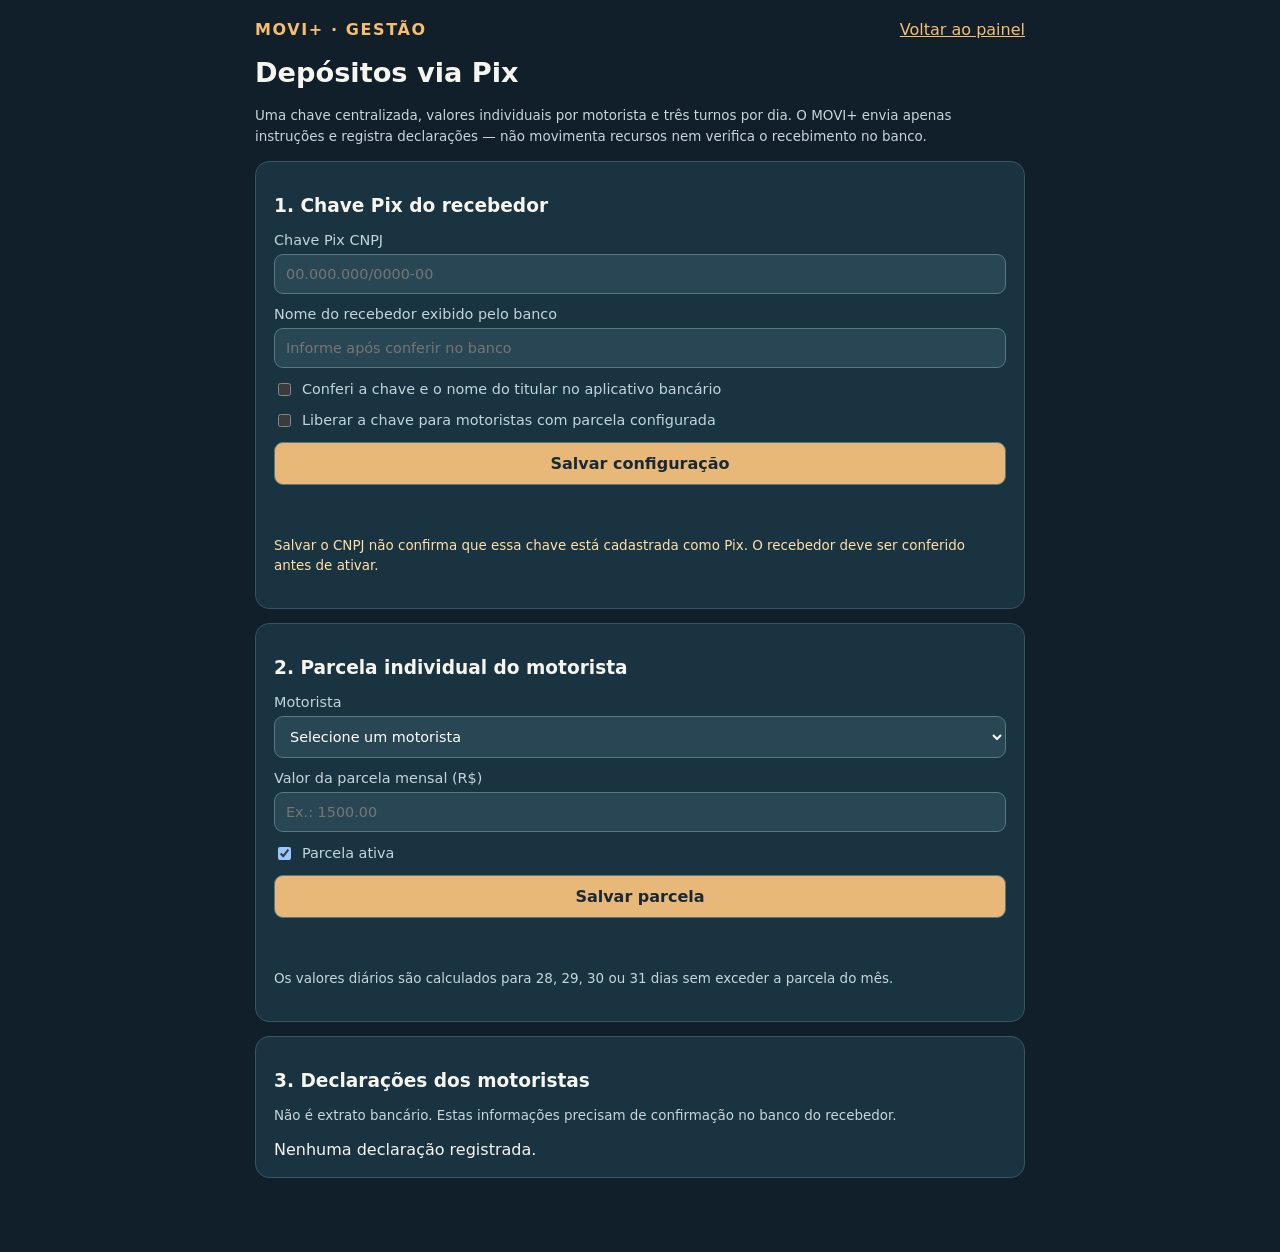
==== static/movi-pix-admin-v1.html @ ffd849dc "feat: admin Pix CNPJ recipient setup and driver three-turn copy/declaration UI" ====
<!doctype html><html lang="pt-BR"><head><meta charset="utf-8"><meta name="viewport" content="width=device-width,initial-scale=1">
<title>Gestão Pix · MOVI+</title><style>
:root{font-family:system-ui,Segoe UI,sans-serif;background:#101f29;color:#f7f6ee;color-scheme:dark}
*{box-sizing:border-box}body{margin:0;padding:20px 14px 60px}main{max-width:770px;margin:auto}
h1{font-size:1.7rem}h2{font-size:1.16rem}a{color:#f6be71}.brand{font-weight:850;color:#f6be71;letter-spacing:.1em}
section{background:#1a3341;border:1px solid #395463;padding:18px;border-radius:14px;margin:14px 0}
label{display:grid;gap:6px;margin:12px 0;color:#c3d4da;font-size:.9rem}
input,select,button{font:inherit;border-radius:9px;padding:11px;background:#294655;color:#fff;border:1px solid #5a7782;max-width:100%;width:100%}
button{cursor:pointer;background:#e8b879;color:#192935;font-weight:700}button:focus-visible,input:focus-visible,select:focus-visible{outline:3px solid #ffdb93}
.note{font-size:.84rem;color:#c7d6da;line-height:1.5}.warning{color:#ffe0aa}.checkbox{display:flex;align-items:center;gap:8px}.checkbox input{width:auto}
.status{min-height:1.5rem;font-size:.86rem}header{display:flex;justify-content:space-between;align-items:center;gap:12px}
hr{border:0;border-top:1px solid #44606c;margin:20px 0}
</style><script src="/assets/movi-pix-admin-v1.js" defer></script></head>
<body><main><header><span class="brand">MOVI+ · GESTÃO</span><a href="/">Voltar ao painel</a></header>
<h1>Depósitos via Pix</h1><p class="note">Uma chave centralizada, valores individuais por motorista e três turnos por dia. O MOVI+ envia apenas instruções e registra declarações — não movimenta recursos nem verifica o recebimento no banco.</p>
<section><h2>1. Chave Pix do recebedor</h2><form id="receiver-form">
<label>Chave Pix CNPJ <input name="key" inputmode="numeric" placeholder="00.000.000/0000-00" maxlength="18" required></label>
<label>Nome do recebedor exibido pelo banco <input name="recipient_name" maxlength="120" placeholder="Informe após conferir no banco"></label>
<label class="checkbox"><input name="bank_verified" type="checkbox"> Conferi a chave e o nome do titular no aplicativo bancário</label>
<label class="checkbox"><input name="enabled" type="checkbox"> Liberar a chave para motoristas com parcela configurada</label>
<button type="submit">Salvar configuração</button></form><p class="status" id="receiver-status" role="status"></p>
<p class="note warning">Salvar o CNPJ não confirma que essa chave está cadastrada como Pix. O recebedor deve ser conferido antes de ativar.</p></section>
<section><h2>2. Parcela individual do motorista</h2><form id="driver-form">
<label>Motorista <select name="uid" id="driver-select" required><option value="">Selecione um motorista</option></select></label>
<label>Valor da parcela mensal (R$) <input name="monthly_amount" type="number" step=".01" min=".01" required placeholder="Ex.: 1500.00"></label>
<label class="checkbox"><input name="active" type="checkbox" checked> Parcela ativa</label>
<button type="submit">Salvar parcela</button></form><p class="status" id="driver-status" role="status"></p><p class="note">Os valores diários são calculados para 28, 29, 30 ou 31 dias sem exceder a parcela do mês.</p></section>
<section><h2>3. Declarações dos motoristas</h2><p class="note">Não é extrato bancário. Estas informações precisam de confirmação no banco do recebedor.</p><div id="declared-list">Nenhuma declaração registrada.</div></section>
</main></body></html>
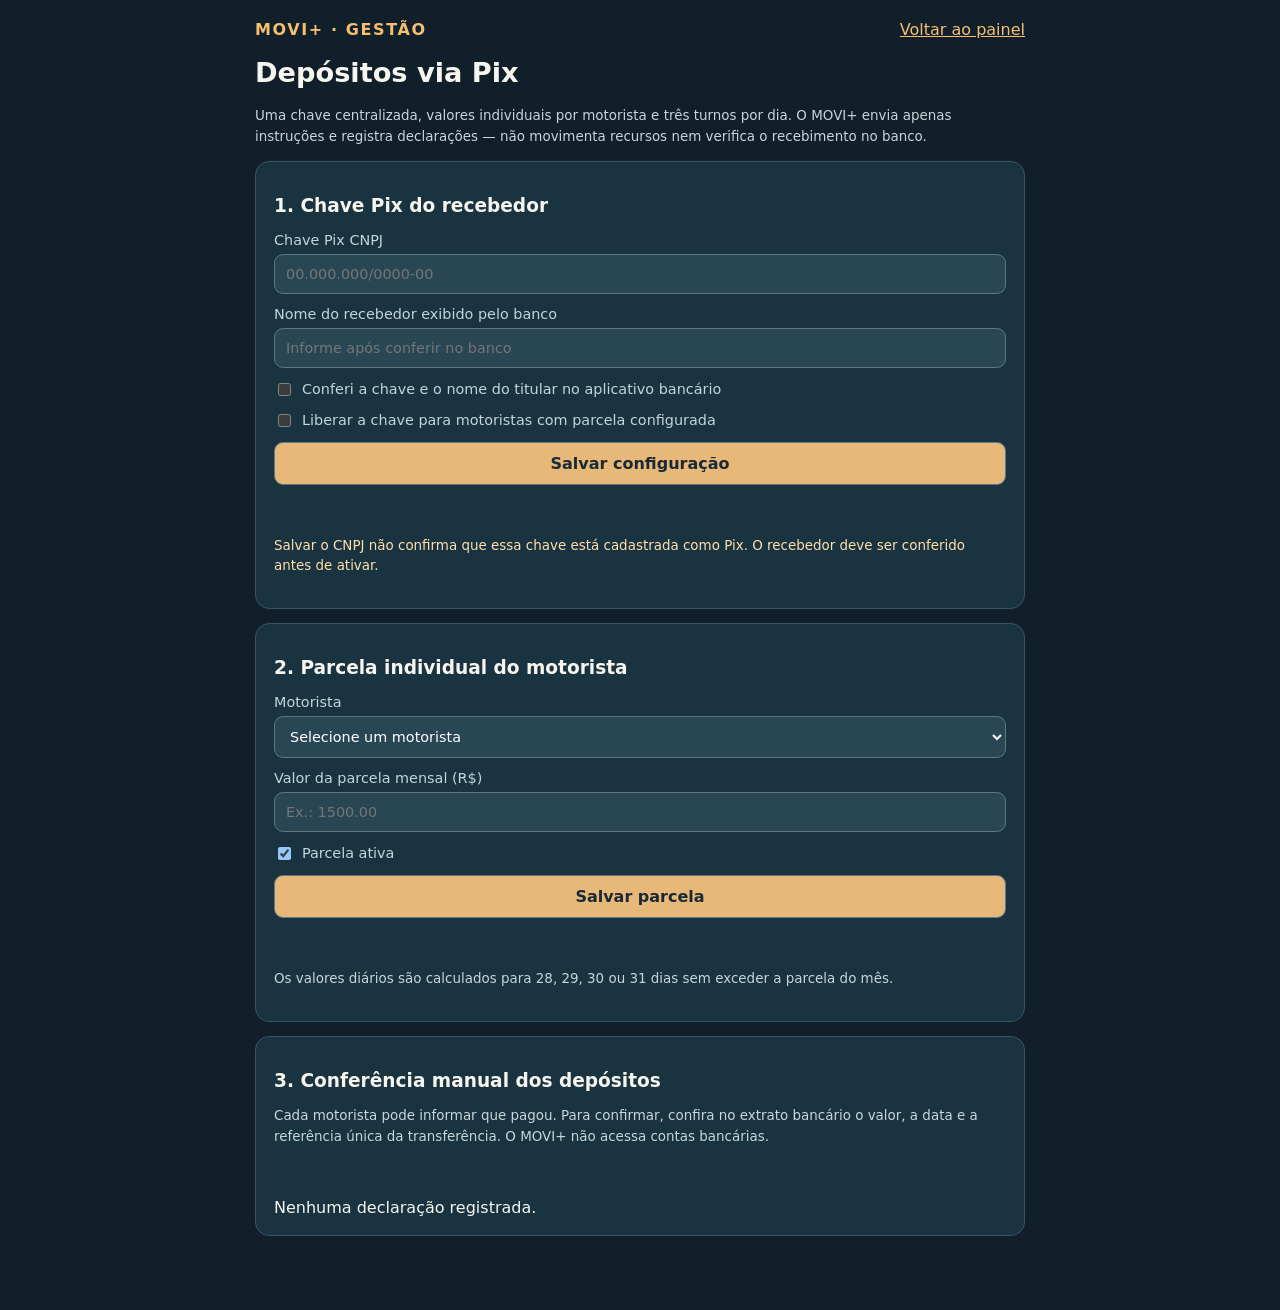
==== commit 50fc66da: "ui: distinguish pending, confirmed manually and divergent deposits" ====
--- a/static/movi-pix-admin-v1.html
+++ b/static/movi-pix-admin-v1.html
@@ -25,5 +25,5 @@
 <label>Valor da parcela mensal (R$) <input name="monthly_amount" type="number" step=".01" min=".01" required placeholder="Ex.: 1500.00"></label>
 <label class="checkbox"><input name="active" type="checkbox" checked> Parcela ativa</label>
 <button type="submit">Salvar parcela</button></form><p class="status" id="driver-status" role="status"></p><p class="note">Os valores diários são calculados para 28, 29, 30 ou 31 dias sem exceder a parcela do mês.</p></section>
-<section><h2>3. Declarações dos motoristas</h2><p class="note">Não é extrato bancário. Estas informações precisam de confirmação no banco do recebedor.</p><div id="declared-list">Nenhuma declaração registrada.</div></section>
+<section><h2>3. Conferência manual dos depósitos</h2><p class="note">Cada motorista pode informar que pagou. Para confirmar, confira no extrato bancário o valor, a data e a referência única da transferência. O MOVI+ não acessa contas bancárias.</p><p class="status" id="review-status" role="status"></p><div id="declared-list">Nenhuma declaração registrada.</div></section>
 </main></body></html>
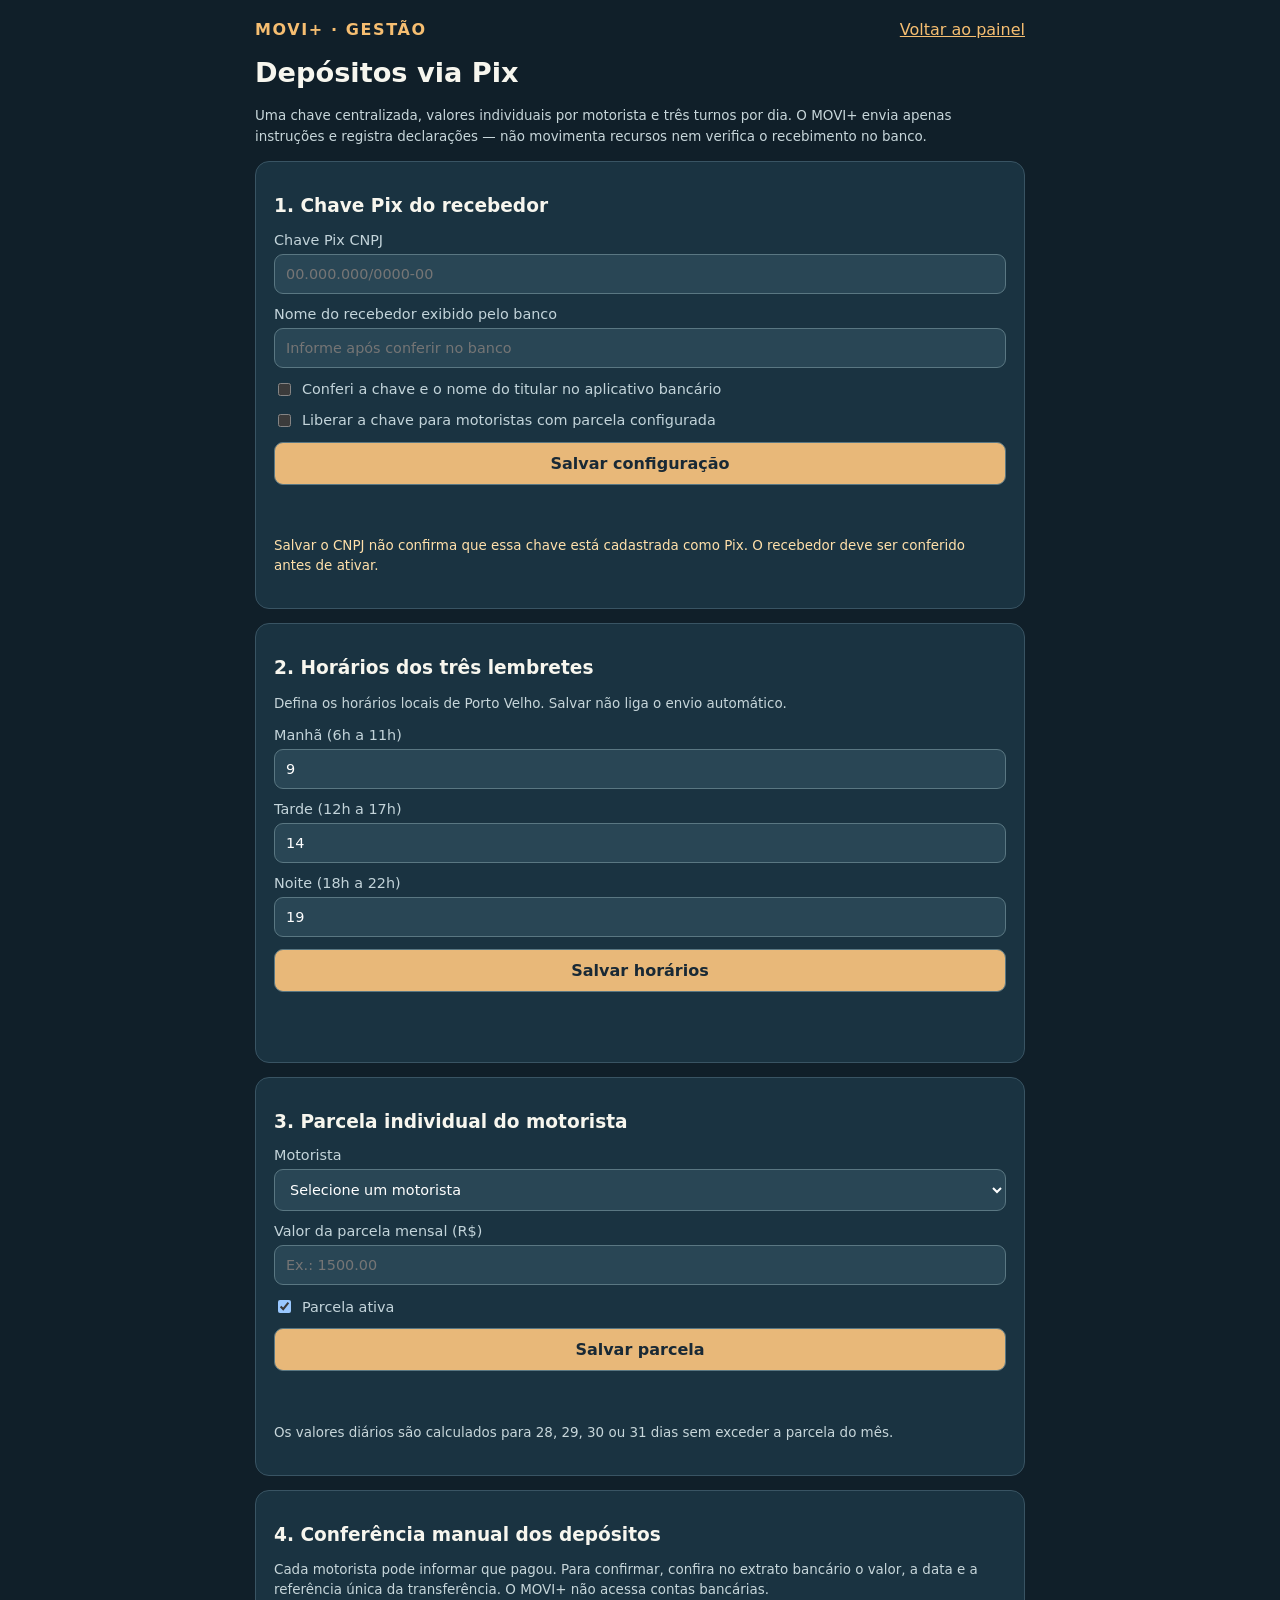
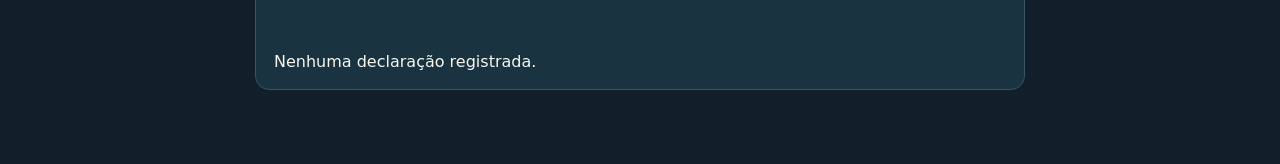
==== commit 138f048c: "ui/test: configure Pix notification hours and show beneficiary in driver reminders" ====
--- a/static/movi-pix-admin-v1.html
+++ b/static/movi-pix-admin-v1.html
@@ -10,6 +10,14 @@
 .note{font-size:.84rem;color:#c7d6da;line-height:1.5}.warning{color:#ffe0aa}.checkbox{display:flex;align-items:center;gap:8px}.checkbox input{width:auto}
 .status{min-height:1.5rem;font-size:.86rem}header{display:flex;justify-content:space-between;align-items:center;gap:12px}
 hr{border:0;border-top:1px solid #44606c;margin:20px 0}
+.review-item{border:1px solid #4b6874;border-radius:12px;margin:10px 0;background:#203c49;padding:12px}
+.review-item summary{cursor:pointer;font-size:.88rem;line-height:1.5;font-weight:700;outline-offset:5px}
+.review-item[open]{background:#294753}
+.review-form{display:grid;grid-template-columns:1fr 1fr;gap:12px;margin-top:16px}
+.review-form label{min-width:0;word-break:break-word}
+.review-form button{grid-column:1/-1}
+@media(max-width:620px){.review-form{grid-template-columns:1fr}}
+
 </style><script src="/assets/movi-pix-admin-v1.js" defer></script></head>
 <body><main><header><span class="brand">MOVI+ · GESTÃO</span><a href="/">Voltar ao painel</a></header>
 <h1>Depósitos via Pix</h1><p class="note">Uma chave centralizada, valores individuais por motorista e três turnos por dia. O MOVI+ envia apenas instruções e registra declarações — não movimenta recursos nem verifica o recebimento no banco.</p>
@@ -20,10 +28,15 @@
 <label class="checkbox"><input name="enabled" type="checkbox"> Liberar a chave para motoristas com parcela configurada</label>
 <button type="submit">Salvar configuração</button></form><p class="status" id="receiver-status" role="status"></p>
 <p class="note warning">Salvar o CNPJ não confirma que essa chave está cadastrada como Pix. O recebedor deve ser conferido antes de ativar.</p></section>
-<section><h2>2. Parcela individual do motorista</h2><form id="driver-form">
+<section><h2>2. Horários dos três lembretes</h2><p class="note">Defina os horários locais de Porto Velho. Salvar não liga o envio automático.</p><form id="schedule-form">
+<label>Manhã (6h a 11h) <input name="manha" type="number" min="6" max="11" step="1" value="9" required></label>
+<label>Tarde (12h a 17h) <input name="tarde" type="number" min="12" max="17" step="1" value="14" required></label>
+<label>Noite (18h a 22h) <input name="noite" type="number" min="18" max="22" step="1" value="19" required></label>
+<button type="submit">Salvar horários</button></form><p id="schedule-status" class="status" role="status"></p></section>
+<section><h2>3. Parcela individual do motorista</h2><form id="driver-form">
 <label>Motorista <select name="uid" id="driver-select" required><option value="">Selecione um motorista</option></select></label>
 <label>Valor da parcela mensal (R$) <input name="monthly_amount" type="number" step=".01" min=".01" required placeholder="Ex.: 1500.00"></label>
 <label class="checkbox"><input name="active" type="checkbox" checked> Parcela ativa</label>
 <button type="submit">Salvar parcela</button></form><p class="status" id="driver-status" role="status"></p><p class="note">Os valores diários são calculados para 28, 29, 30 ou 31 dias sem exceder a parcela do mês.</p></section>
-<section><h2>3. Conferência manual dos depósitos</h2><p class="note">Cada motorista pode informar que pagou. Para confirmar, confira no extrato bancário o valor, a data e a referência única da transferência. O MOVI+ não acessa contas bancárias.</p><p class="status" id="review-status" role="status"></p><div id="declared-list">Nenhuma declaração registrada.</div></section>
+<section><h2>4. Conferência manual dos depósitos</h2><p class="note">Cada motorista pode informar que pagou. Para confirmar, confira no extrato bancário o valor, a data e a referência única da transferência. O MOVI+ não acessa contas bancárias.</p><p class="status" id="review-status" role="status"></p><div id="declared-list">Nenhuma declaração registrada.</div></section>
 </main></body></html>
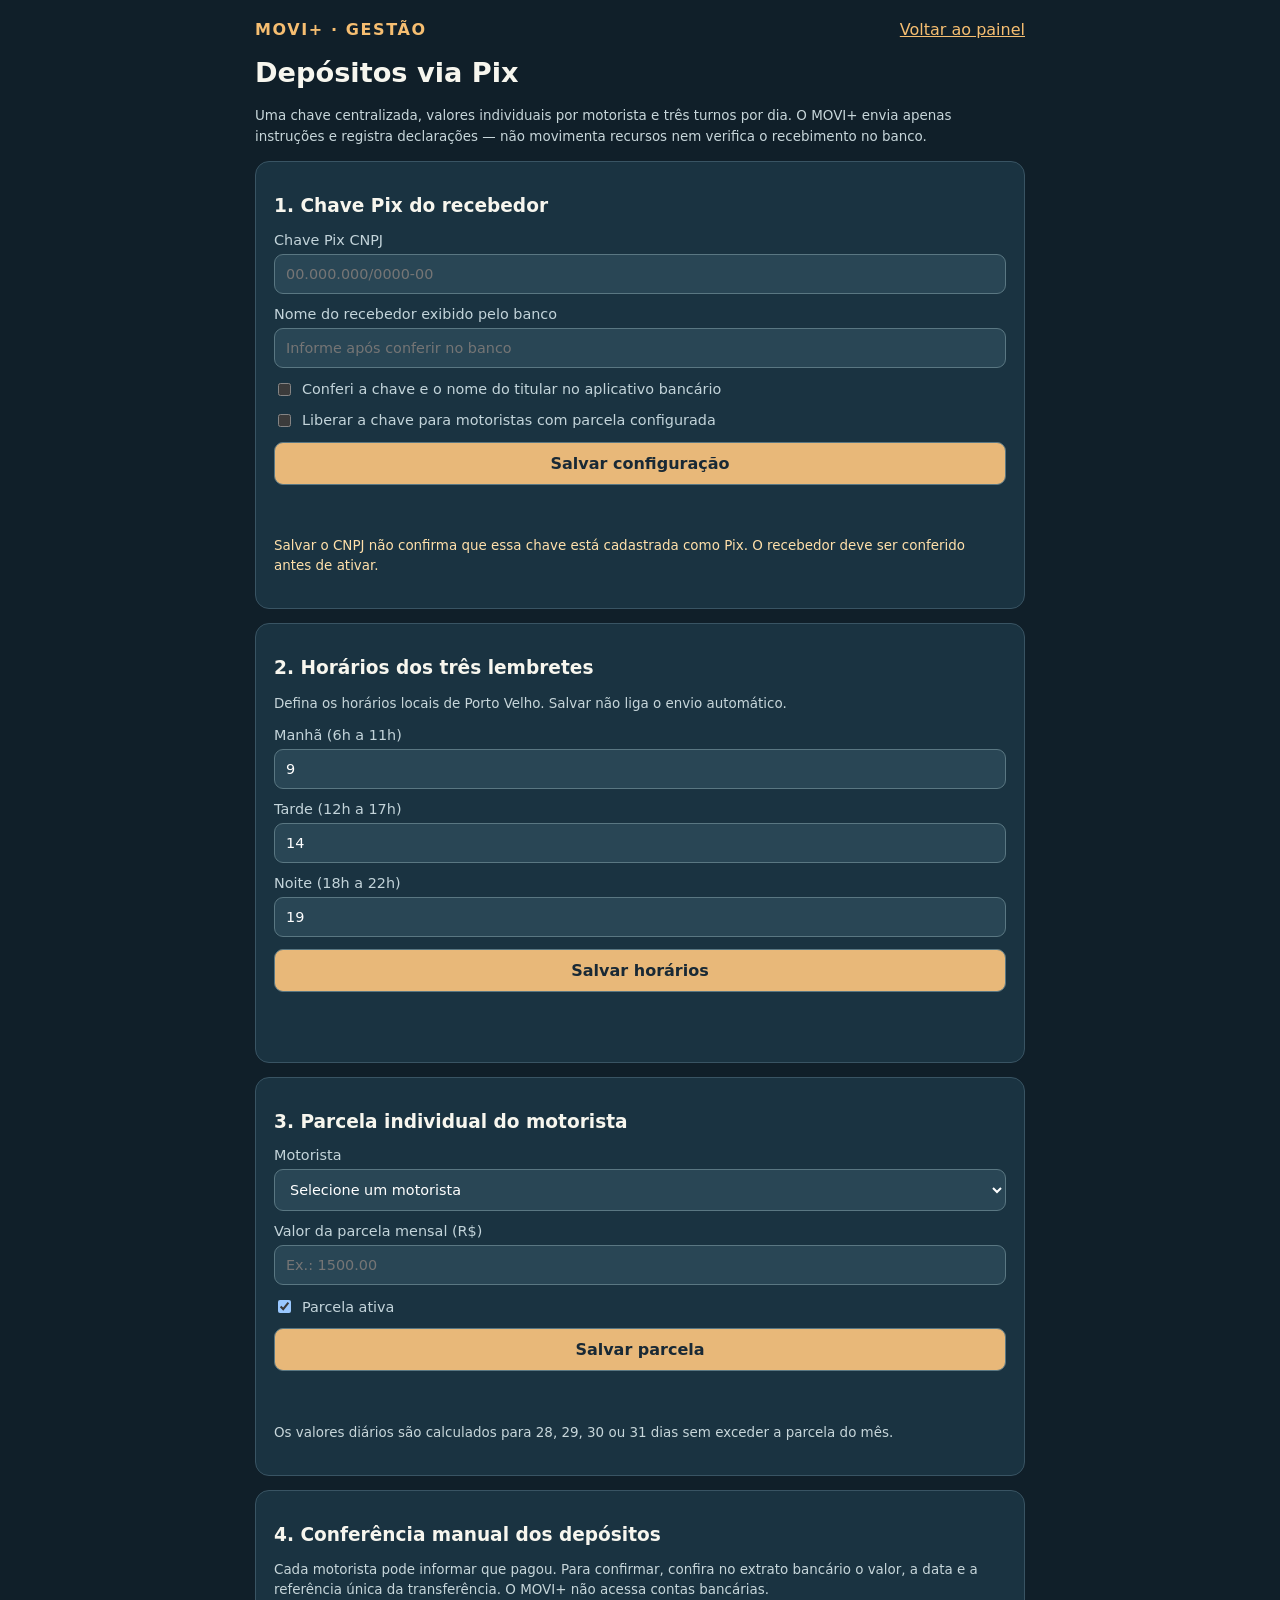
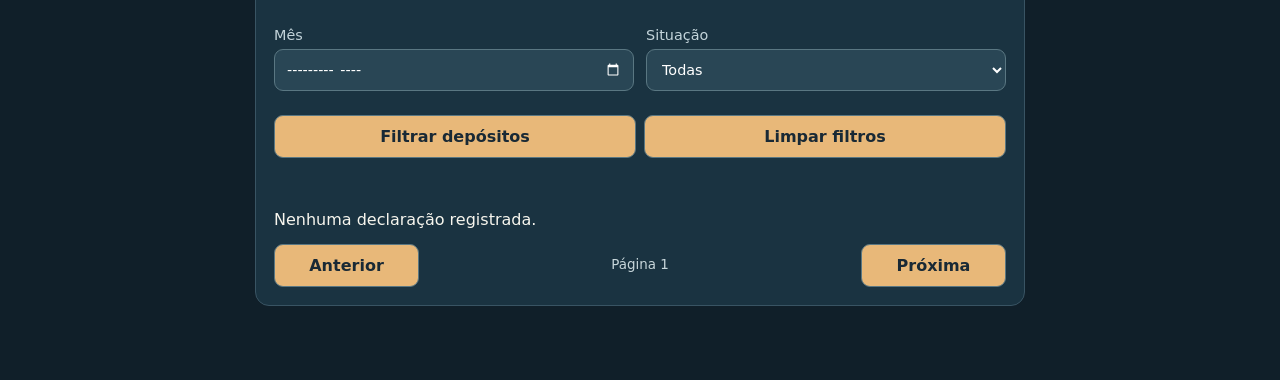
==== commit e35ce77c: "ui: add month/status filters and previous/next pagination for Pix statement reviews" ====
--- a/static/movi-pix-admin-v1.html
+++ b/static/movi-pix-admin-v1.html
@@ -18,7 +18,7 @@
 .review-form button{grid-column:1/-1}
 @media(max-width:620px){.review-form{grid-template-columns:1fr}}
 
-</style><script src="/assets/movi-pix-admin-v1.js" defer></script></head>
+.review-pages{display:flex;justify-content:space-between;align-items:center;gap:12px;margin-top:15px}.review-pages button{width:auto;flex:1;max-width:145px}.review-pages button:disabled{opacity:.4;cursor:not-allowed}.review-form .actions{display:flex;gap:8px;grid-column:1 / -1}.review-form .actions button{min-width:0}@media(max-width:620px){.review-form .actions{flex-direction:column}}</style><script src="/assets/movi-pix-admin-v1.js" defer></script></head>
 <body><main><header><span class="brand">MOVI+ · GESTÃO</span><a href="/">Voltar ao painel</a></header>
 <h1>Depósitos via Pix</h1><p class="note">Uma chave centralizada, valores individuais por motorista e três turnos por dia. O MOVI+ envia apenas instruções e registra declarações — não movimenta recursos nem verifica o recebimento no banco.</p>
 <section><h2>1. Chave Pix do recebedor</h2><form id="receiver-form">
@@ -38,5 +38,12 @@
 <label>Valor da parcela mensal (R$) <input name="monthly_amount" type="number" step=".01" min=".01" required placeholder="Ex.: 1500.00"></label>
 <label class="checkbox"><input name="active" type="checkbox" checked> Parcela ativa</label>
 <button type="submit">Salvar parcela</button></form><p class="status" id="driver-status" role="status"></p><p class="note">Os valores diários são calculados para 28, 29, 30 ou 31 dias sem exceder a parcela do mês.</p></section>
-<section><h2>4. Conferência manual dos depósitos</h2><p class="note">Cada motorista pode informar que pagou. Para confirmar, confira no extrato bancário o valor, a data e a referência única da transferência. O MOVI+ não acessa contas bancárias.</p><p class="status" id="review-status" role="status"></p><div id="declared-list">Nenhuma declaração registrada.</div></section>
+<section><h2>4. Conferência manual dos depósitos</h2><p class="note">Cada motorista pode informar que pagou. Para confirmar, confira no extrato bancário o valor, a data e a referência única da transferência. O MOVI+ não acessa contas bancárias.</p>
+<form id="review-filters" class="review-form" style="margin:14px 0">
+<label>Mês <input id="review-month" type="month"></label>
+<label>Situação <select id="review-state"><option value="">Todas</option><option value="pending">Aguardando conferência</option><option value="unmatched">Divergência</option><option value="confirmed_manual">Confirmado manualmente</option></select></label>
+<div class="actions"><button type="submit">Filtrar depósitos</button><button type="button" id="review-clear">Limpar filtros</button></div>
+</form>
+<p class="status" id="review-status" role="status"></p><div id="declared-list">Nenhuma declaração registrada.</div>
+<div class="review-pages"><button id="review-prev" type="button">Anterior</button><span id="review-pagination" class="note">Página 1</span><button id="review-next" type="button">Próxima</button></div></section>
 </main></body></html>
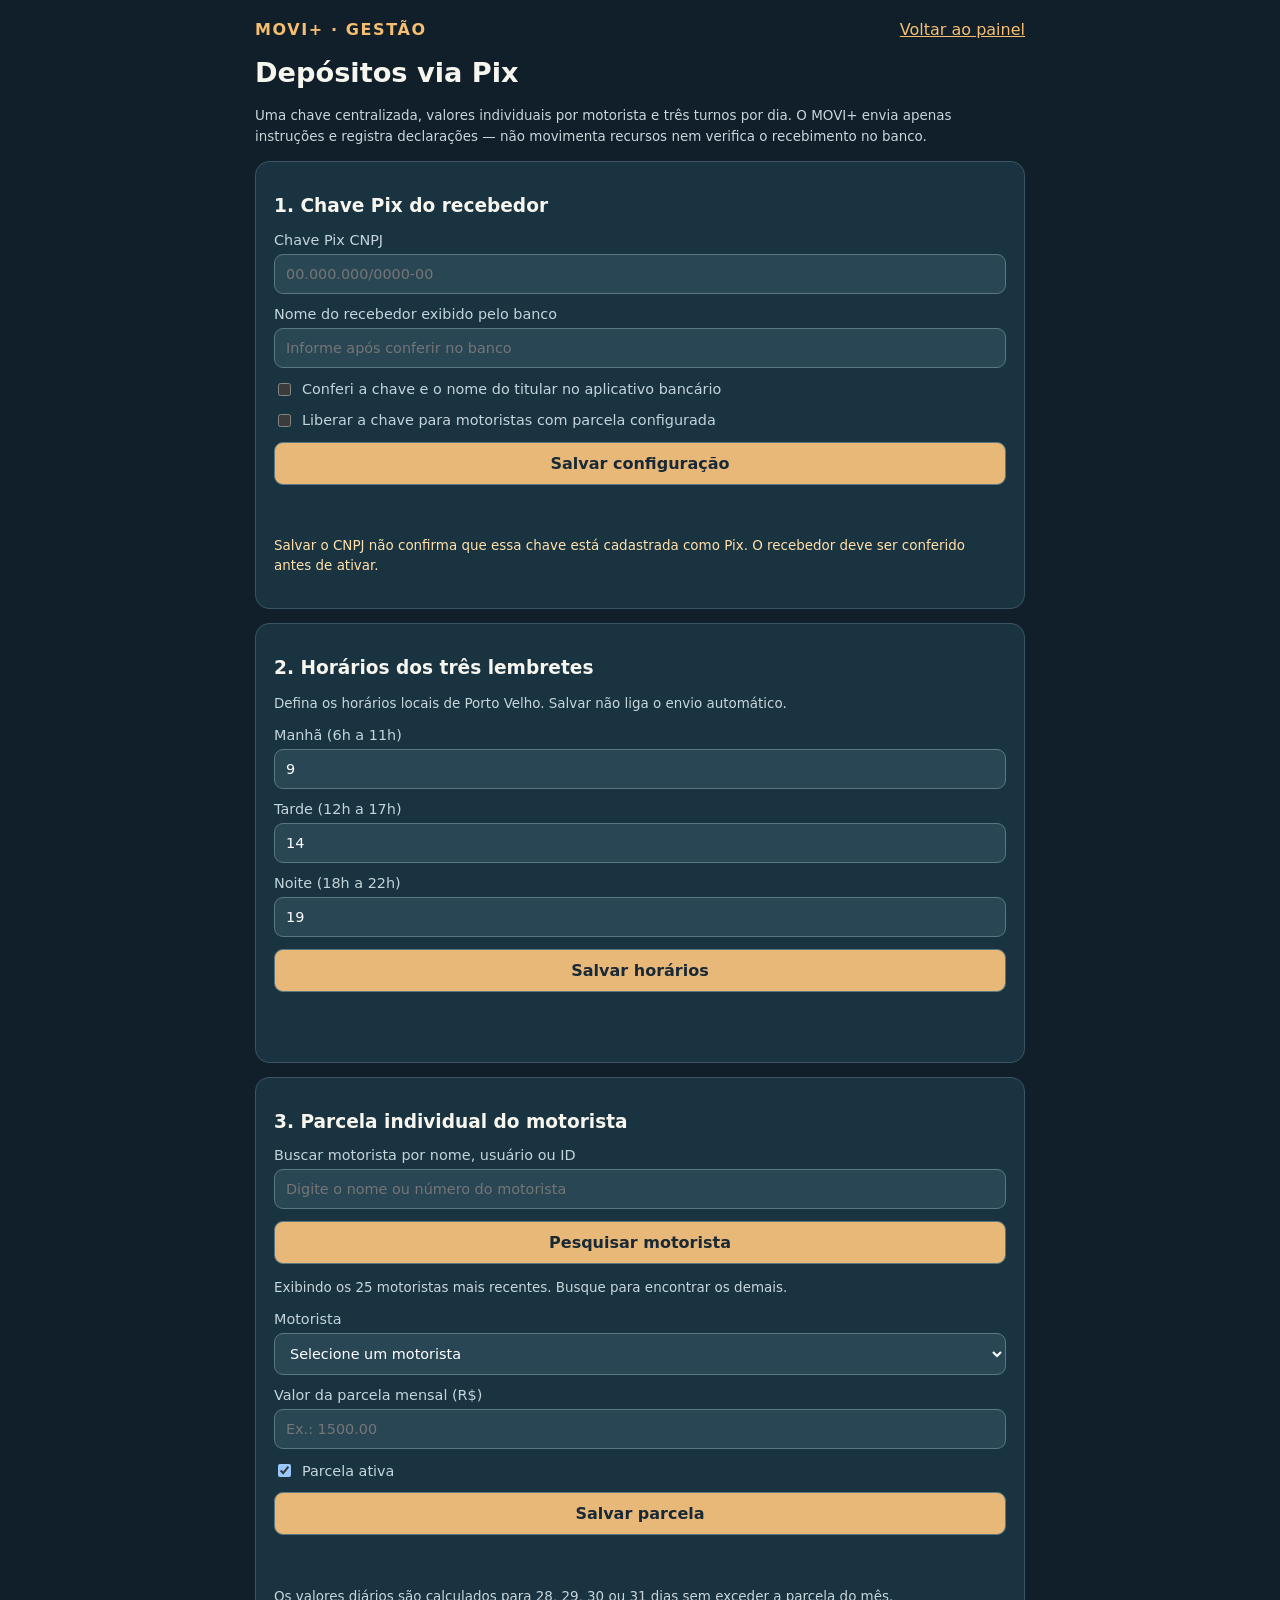
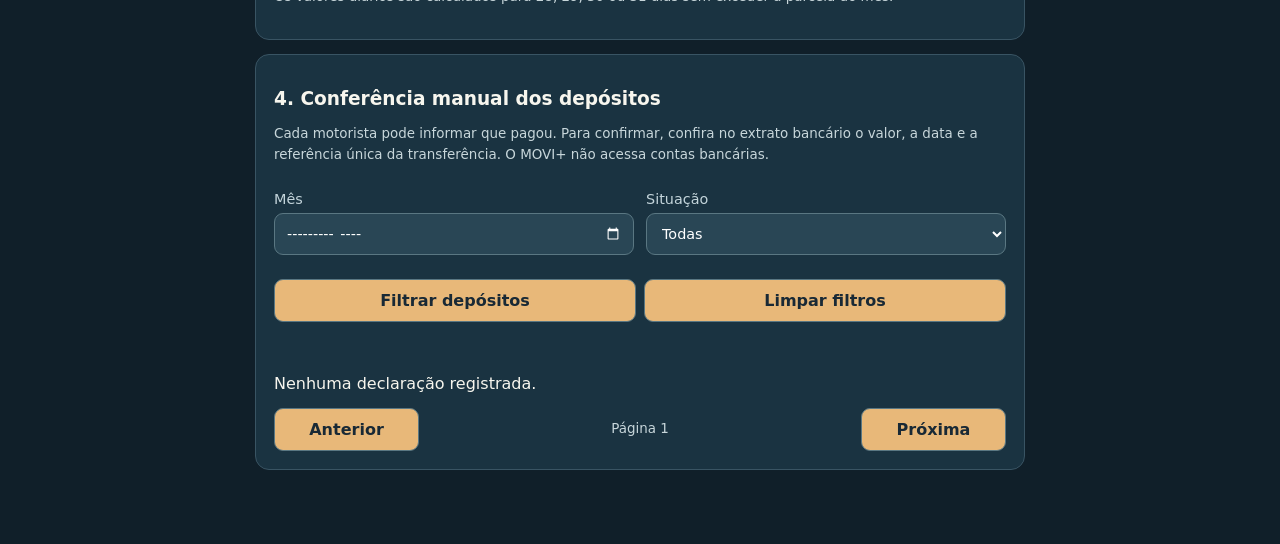
==== commit f2f7db62: "ui: search driver for Pix installments instead of loading 1000 names" ====
--- a/static/movi-pix-admin-v1.html
+++ b/static/movi-pix-admin-v1.html
@@ -34,6 +34,8 @@
 <label>Noite (18h a 22h) <input name="noite" type="number" min="18" max="22" step="1" value="19" required></label>
 <button type="submit">Salvar horários</button></form><p id="schedule-status" class="status" role="status"></p></section>
 <section><h2>3. Parcela individual do motorista</h2><form id="driver-form">
+<label>Buscar motorista por nome, usuário ou ID <input id="driver-search" maxlength="60" placeholder="Digite o nome ou número do motorista"></label>
+<button type="button" id="driver-find">Pesquisar motorista</button><p id="driver-search-status" class="note" role="status">Exibindo os 25 motoristas mais recentes. Busque para encontrar os demais.</p>
 <label>Motorista <select name="uid" id="driver-select" required><option value="">Selecione um motorista</option></select></label>
 <label>Valor da parcela mensal (R$) <input name="monthly_amount" type="number" step=".01" min=".01" required placeholder="Ex.: 1500.00"></label>
 <label class="checkbox"><input name="active" type="checkbox" checked> Parcela ativa</label>
